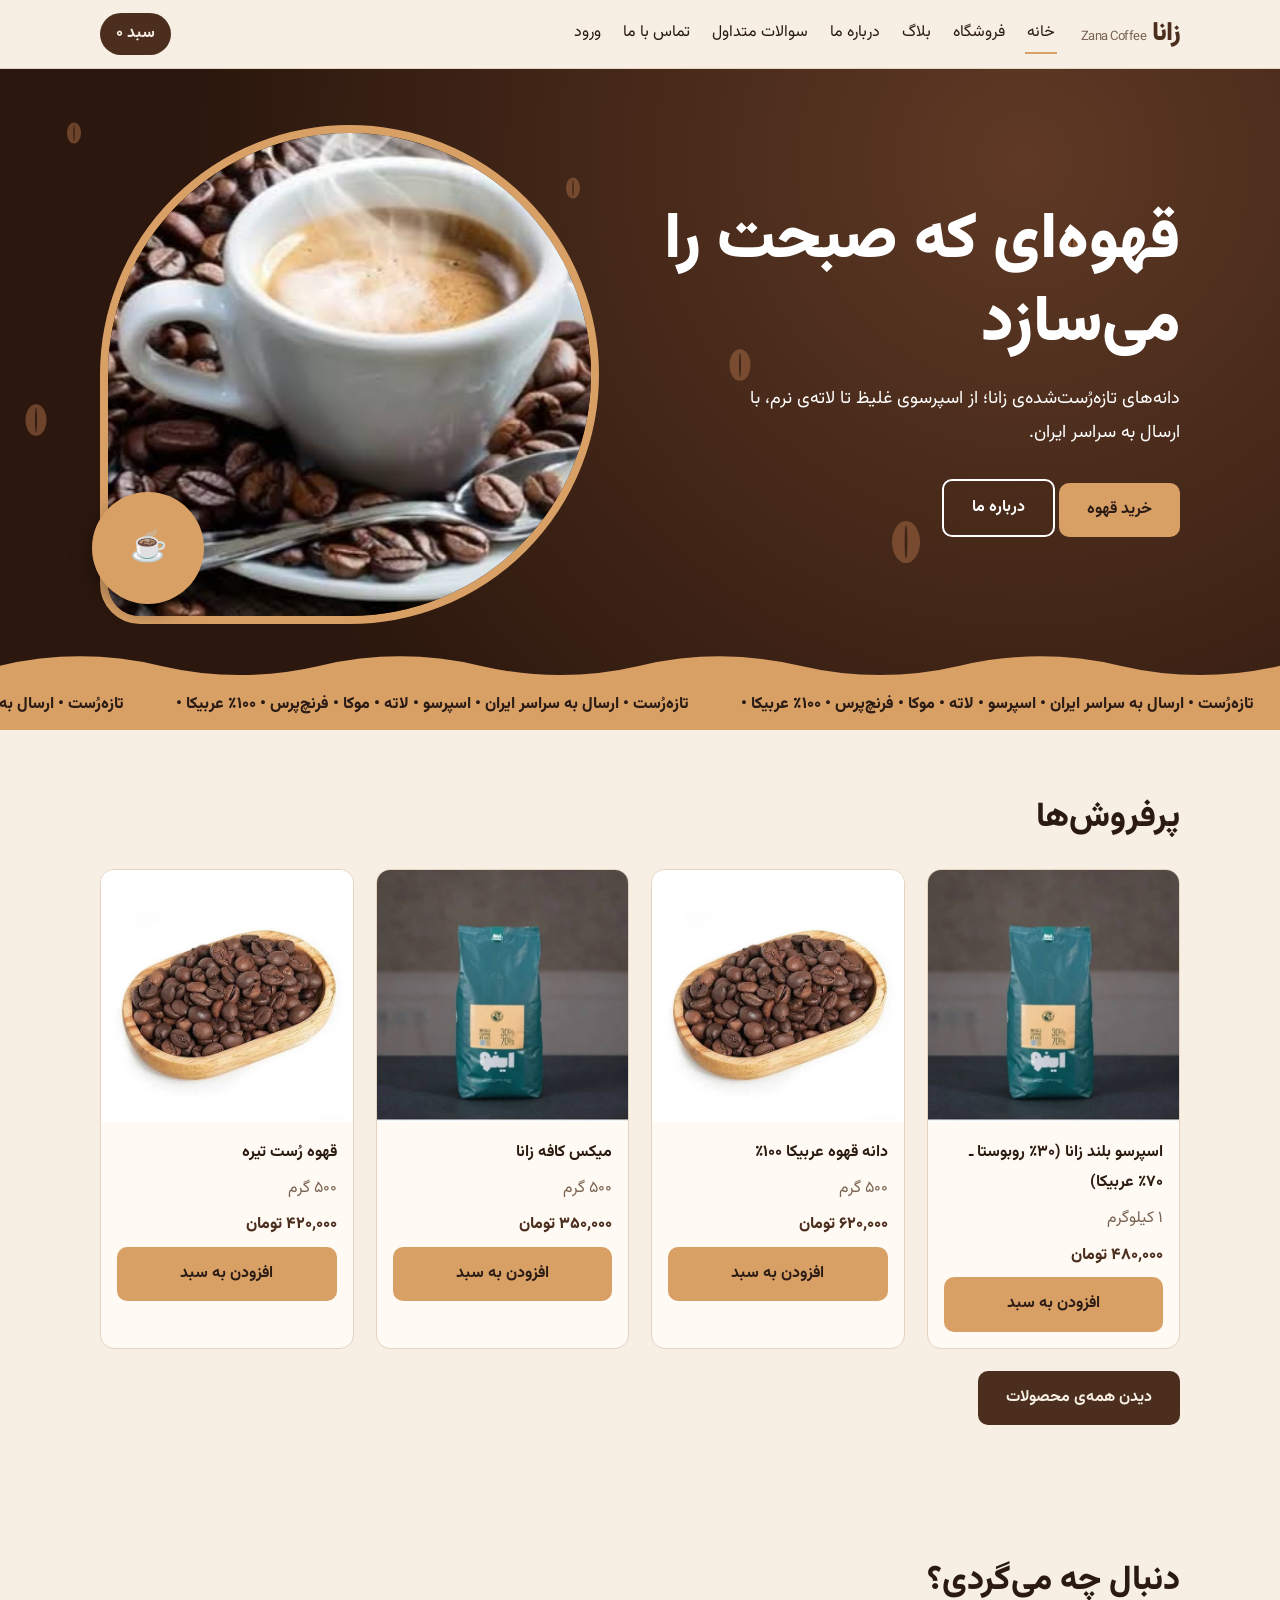
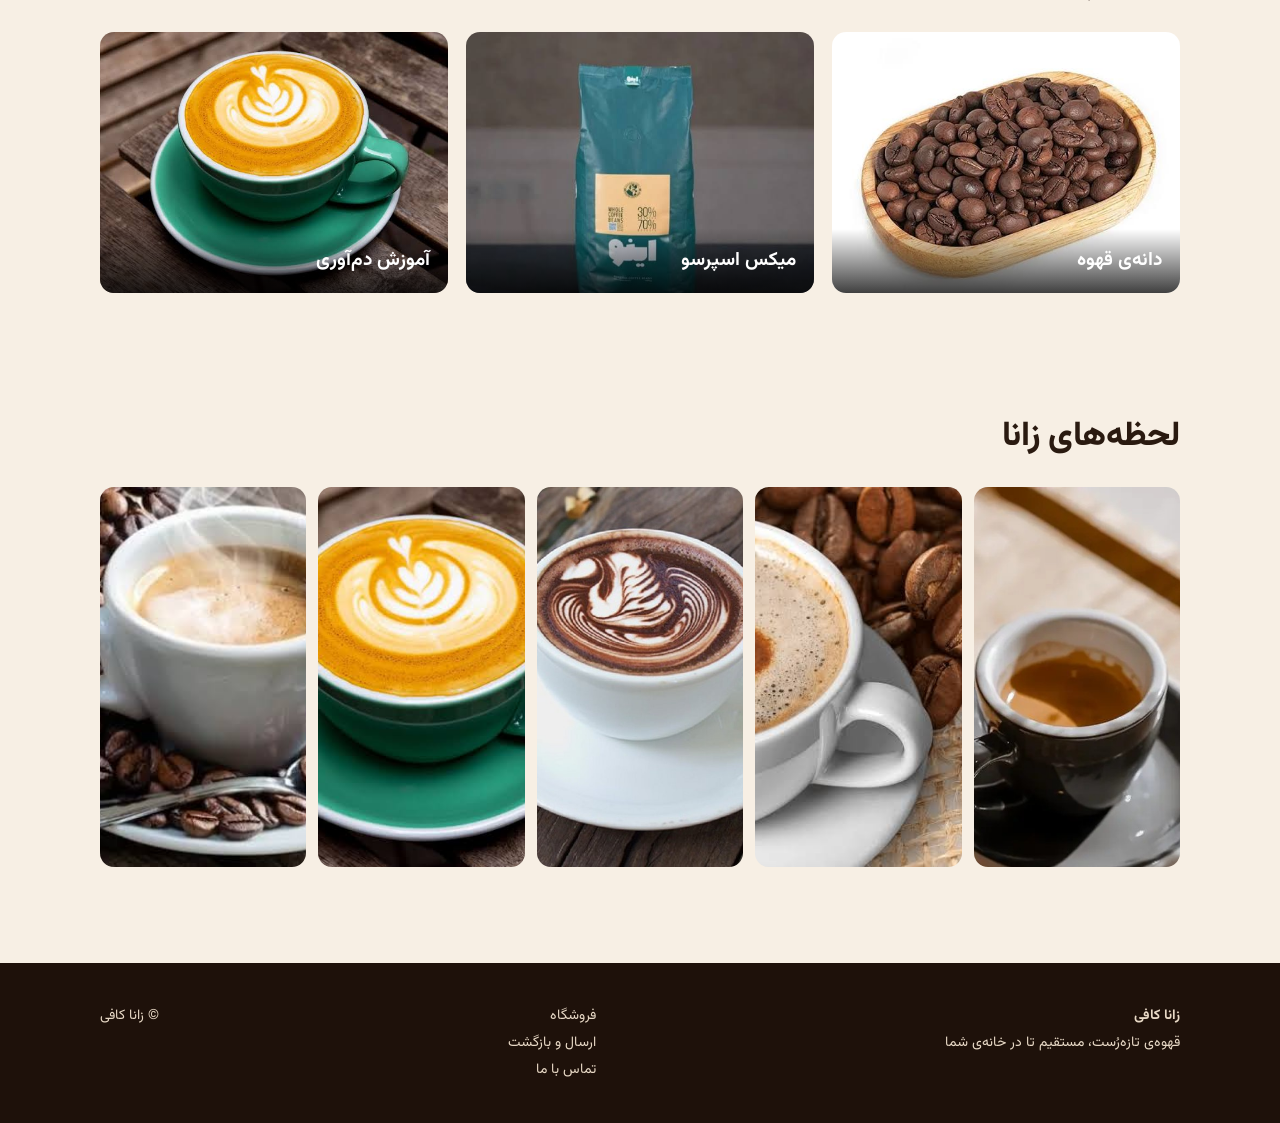
==== index.html @ 146325f0 "Add files via upload" ====
<!doctype html><html lang="fa" dir="rtl"><head><meta charset="utf-8"><meta name="viewport" content="width=device-width,initial-scale=1"><title>خانه | زانا کافی</title>
<link rel="preconnect" href="https://fonts.googleapis.com"><link href="https://fonts.googleapis.com/css2?family=Vazirmatn:wght@400;700;900&display=swap" rel="stylesheet"><link rel="stylesheet" href="style.css"></head>
<body data-page="home"><header><div class="wrap bar"><a class="logo" href="index.html">زانا<small>Zana Coffee</small></a><nav><a href="index.html" class=on>خانه</a><a href="shop.html">فروشگاه</a><a href="blog.html">بلاگ</a><a href="about.html">درباره ما</a><a href="faq.html">سوالات متداول</a><a href="contact.html">تماس با ما</a><a href="login.html">ورود</a></nav><a class="cartlink" href="cart.html">سبد <span class="cc">۰</span></a></div></header>
<main><div class="hero"><div class="wrap"><div><h1>قهوه‌ای که صبحت را می‌سازد</h1><p>دانه‌های تازه‌رُست‌شده‌ی زانا؛ از اسپرسوی غلیظ تا لاته‌ی نرم، با ارسال به سراسر ایران.</p><a class="btn" href="shop.html">خرید قهوه</a> <a class="btn ghost" style="color:#fff;border-color:#fff" href="about.html">درباره ما</a></div><img src="espresso.jpg" alt="فنجان اسپرسو و دانه‌های قهوه"></div></div><section class=""><div class="wrap"><h2>پرفروش‌ها</h2><div class="grid" id="feat"></div><p style="margin-top:22px"><a class="btn alt" href="shop.html">دیدن همه‌ی محصولات</a></p></div></section><section class=""><div class="wrap"><h2>دنبال چه می‌گردی؟</h2><div class="cats"><a class="cat" href="shop.html"><img src="beans.jpg" alt=""><b>دانه‌ی قهوه</b></a><a class="cat" href="shop.html"><img src="bag.jpg" alt=""><b>میکس اسپرسو</b></a><a class="cat" href="blog.html"><img src="latte.jpg" alt=""><b>آموزش دم‌آوری</b></a></div></div></section><section><div class="wrap"><h2>لحظه‌های زانا</h2><div class="acc"><figure tabindex="0"><img src="espresso2.jpg" alt="اسپرسو"><figcaption>اسپرسو</figcaption></figure><figure tabindex="0"><img src="heart.jpg" alt="کاپوچینو"><figcaption>کاپوچینو</figcaption></figure><figure tabindex="0"><img src="mocha.jpg" alt="موکا"><figcaption>موکا</figcaption></figure><figure tabindex="0"><img src="latte.jpg" alt="لاته"><figcaption>لاته</figcaption></figure><figure tabindex="0"><img src="espresso.jpg" alt="قهوه‌ی صبح"><figcaption>قهوه‌ی صبح</figcaption></figure></div></div></section></main>
<footer><div class="wrap"><div><b>زانا کافی</b><br>قهوه‌ی تازه‌رُست، مستقیم تا در خانه‌ی شما</div><div><a href="shop.html">فروشگاه</a><a href="faq.html">ارسال و بازگشت</a><a href="contact.html">تماس با ما</a></div><div>© زانا کافی</div></div></footer><script src="main.js"></script></body></html>
---- style.css ----
:root{--teal:#4b2e1e;--teal2:#6b4430;--amber:#d9a066;--ink:#2a1a10;--bg:#f7efe4;--card:#fffaf3;--mut:#7a6454;--line:#e3d3c0}
@media(prefers-color-scheme:dark){:root{--bg:#1a100a;--card:#27180f;--ink:#f4e8da;--mut:#c4ab93;--line:#41291b;--teal:#e3b784;--teal2:#f0cfa3}}
*{box-sizing:border-box;margin:0}
html{scroll-behavior:smooth}
body{font-family:Vazirmatn,Tahoma,sans-serif;background:var(--bg);color:var(--ink);line-height:1.9;font-size:16px}
a{color:inherit;text-decoration:none}img{max-width:100%;display:block}
:focus-visible{outline:3px solid var(--amber);outline-offset:2px}
.wrap{max-width:1120px;margin:auto;padding:0 20px}
header{position:sticky;top:0;z-index:9;background:var(--bg);border-bottom:1px solid var(--line)}
.bar{display:flex;align-items:center;gap:24px;height:68px}
.logo{font-weight:900;font-size:26px;color:var(--teal);letter-spacing:-.5px}
.logo small{font-weight:400;font-size:13px;color:var(--mut);margin-inline-start:6px}
nav{display:flex;gap:18px;flex:1;overflow-x:auto;white-space:nowrap}
nav a{padding:4px 2px;border-bottom:2px solid transparent}
nav a.on,nav a:hover{border-color:var(--amber)}
.cartlink{background:var(--teal);color:var(--bg);padding:6px 16px;border-radius:999px;font-weight:700}
.btn{display:inline-block;background:var(--amber);color:#2a1b14;font:inherit;font-weight:700;padding:12px 28px;border:0;border-radius:10px;cursor:pointer;transition:transform .15s}
.btn:hover{transform:translateY(-2px)}.btn.alt{background:var(--teal);color:var(--bg)}.btn.ghost{background:none;border:2px solid var(--teal);color:var(--teal)}
h1{font-size:clamp(34px,6vw,64px);line-height:1.3;font-weight:900}
h2{font-size:clamp(24px,3.4vw,34px);font-weight:800;margin-bottom:18px}
section{padding:56px 0}
.hero{background:radial-gradient(circle at 80% 15%,#5f3925,#2b170d 72%);color:#fff;overflow:hidden}
.hero .wrap{display:grid;grid-template-columns:1.1fr 1fr;gap:32px;align-items:center;padding-block:56px}
.hero p{font-size:18px;margin:16px 0 28px;max-width:46ch;opacity:.92}
.hero img{border-radius:50% 50% 50% 8%;aspect-ratio:1;object-fit:cover;border:8px solid var(--amber)}
.grid{display:grid;grid-template-columns:repeat(auto-fill,minmax(230px,1fr));gap:22px}
.card{background:var(--card);border:1px solid var(--line);border-radius:14px;overflow:hidden;display:flex;flex-direction:column}
.card img{aspect-ratio:1;object-fit:cover;width:100%;background:#fff}
.card .in{padding:16px;display:flex;flex-direction:column;gap:6px;flex:1}
.price{font-weight:800;color:var(--teal)}
.cats{display:grid;grid-template-columns:repeat(3,1fr);gap:18px}
.cat{position:relative;border-radius:14px;overflow:hidden;aspect-ratio:4/3}
.cat img{width:100%;height:100%;object-fit:cover}
.cat b{position:absolute;inset:auto 0 0 0;padding:14px 18px;background:linear-gradient(transparent,rgba(0,0,0,.75));color:#fff;font-size:19px}
.two{display:grid;grid-template-columns:1fr 1fr;gap:36px;align-items:center}
.two img{border-radius:14px;width:100%}
.mut{color:var(--mut)}
.row{display:flex;gap:14px;align-items:center;background:var(--card);border:1px solid var(--line);border-radius:12px;padding:12px;margin-bottom:12px}
.row img{width:72px;height:72px;object-fit:cover;border-radius:8px}.row .g{flex:1}
.qty button{width:32px;height:32px;border-radius:8px;border:1px solid var(--line);background:var(--card);color:var(--ink);font:inherit;cursor:pointer}
form{display:grid;gap:14px;max-width:520px}
input,textarea,select{font:inherit;padding:12px 14px;border:1px solid var(--line);border-radius:10px;background:var(--card);color:var(--ink);width:100%}
label{font-weight:700;display:grid;gap:4px}
details{background:var(--card);border:1px solid var(--line);border-radius:12px;padding:14px 18px;margin-bottom:12px}
summary{cursor:pointer;font-weight:700}
.tabs{display:flex;gap:8px;margin-bottom:18px}
.msg{background:var(--teal);color:var(--bg);padding:14px 18px;border-radius:10px;margin-top:14px}
footer{background:#1e110a;color:#e8d9c6;padding:40px 0;margin-top:40px;font-size:14px}
footer .wrap{display:flex;justify-content:space-between;flex-wrap:wrap;gap:20px}
footer a{display:block}
@media(max-width:760px){.hero .wrap,.two,.cats{grid-template-columns:1fr}.hero img{max-width:320px;margin:auto}}
@media(prefers-reduced-motion:reduce){*{transition:none!important;scroll-behavior:auto!important}}
.msg:empty{display:none}
/* ---- motion ---- */
.hero{position:relative}.hero .wrap{position:relative;z-index:1}
.hero h1,.hero p,.hero .btn{animation:rise .8s cubic-bezier(.2,.7,.2,1) both}
.hero p{animation-delay:.15s}.hero .btn{animation-delay:.3s}.hero .btn+.btn{animation-delay:.4s}
@keyframes rise{from{opacity:0;transform:translateY(28px)}to{opacity:1;transform:none}}
.steamwrap{position:relative;animation:pop 1s cubic-bezier(.2,.8,.2,1) both;will-change:transform}
@keyframes pop{from{opacity:0;transform:scale(.8) rotate(-8deg)}to{opacity:1;transform:none}}
.steam{position:absolute;top:-2%;width:14px;height:90px;border-radius:50%;background:linear-gradient(to top,rgba(255,255,255,.55),transparent);filter:blur(7px);opacity:0;animation:steam 3.2s ease-in infinite}
@keyframes steam{0%{opacity:0;transform:translateY(30px) scaleX(1)}30%{opacity:.8}100%{opacity:0;transform:translateY(-70px) scaleX(2.4)}}
.bean{position:absolute;width:20px;height:30px;border-radius:50%;background:#9a6340;opacity:.6;animation:drift 9s ease-in-out infinite alternate}
.bean::after{content:"";position:absolute;inset:3px 9px;border-radius:50%;background:#3b2417}
@keyframes drift{from{transform:translateY(0) rotate(0)}to{transform:translateY(-34px) rotate(160deg)}}
.marquee{background:var(--amber);color:#2a1b14;overflow:hidden;white-space:nowrap;font-weight:800;padding:10px 0}
.marquee div{display:inline-flex;animation:slide 24s linear infinite}
.marquee span{padding-inline:26px}
@keyframes slide{to{transform:translateX(50%)}}
.js .reveal{opacity:0;transform:translateY(34px);transition:opacity .7s ease,transform .7s cubic-bezier(.2,.7,.2,1);transition-delay:var(--d,0s)}
.js .reveal.in{opacity:1;transform:none}
.card{transition:transform .3s,box-shadow .3s}
.card:hover{transform:translateY(-6px);box-shadow:0 14px 30px rgba(0,0,0,.14)}
.card img,.cat img{transition:transform .6s}
.card:hover img,.cat:hover img{transform:scale(1.07)}.card,.cat{overflow:hidden}
.btn:active{transform:scale(.96)}
.btn{position:relative;overflow:hidden}
.btn::after{content:"";position:absolute;inset:0;background:linear-gradient(100deg,transparent 30%,rgba(255,255,255,.45) 50%,transparent 70%);transform:translateX(120%);transition:transform .6s}
.btn:hover::after{transform:translateX(-120%)}
.cartlink.bump{animation:bump .5s}
@keyframes bump{40%{transform:scale(1.25)}}
.toast{animation:toast 1.6s both}
@keyframes toast{0%{opacity:0;transform:translateY(20px)}15%,85%{opacity:1;transform:none}100%{opacity:0}}
header{transition:box-shadow .3s,height .3s}header.sc{box-shadow:0 6px 20px rgba(0,0,0,.12)}header.sc .bar{height:56px}
.bar{transition:height .3s}
@media(prefers-reduced-motion:reduce){*,*::after{animation:none!important}.js .reveal{opacity:1;transform:none}.steam,.bean{display:none}}

/* ---- coffee motion v2 ---- */
.hero .slides{border-radius:50% 50% 50% 8%;aspect-ratio:1;border:8px solid var(--amber);overflow:hidden;position:relative;background:#2b170d}
.hero .slides img{position:absolute;inset:0;width:100%;height:100%;object-fit:cover;border:0;border-radius:0;aspect-ratio:auto;opacity:0;transition:opacity 1.3s}
.hero .slides img.on{opacity:1;animation:kb 9s ease-out forwards}
@keyframes kb{from{transform:scale(1.18)}to{transform:scale(1)}}
.badge{position:absolute;bottom:4%;inset-inline-end:-8px;width:112px;height:112px;background:var(--amber);border-radius:50%;display:grid;place-items:center;color:#2a1b14;box-shadow:0 8px 22px rgba(0,0,0,.35)}
.badge svg{position:absolute;inset:6px;animation:spin 14s linear infinite}
.badge text{font:700 10.5px sans-serif;fill:#2a1b14;letter-spacing:1px}.badge b{font-size:30px}
@keyframes spin{to{transform:rotate(360deg)}}
.hero .bean{translate:calc(var(--mx,0)*var(--d2,10)*1px) calc(var(--my,0)*var(--d2,10)*1px)}
.wave{position:absolute;bottom:-1px;left:0;width:200%;height:34px;fill:var(--amber);animation:wv 10s linear infinite;z-index:0}
@keyframes wv{to{transform:translateX(-50%)}}
.prog{position:fixed;top:0;inset-inline:0;height:3px;background:var(--amber);transform-origin:right;transform:scaleX(0);z-index:30}
.pre .hero h1,.pre .hero p,.pre .hero .btn,.pre .steamwrap{animation-play-state:paused}
.loader{position:fixed;inset:0;z-index:99;background:#24130b;display:grid;place-items:center;text-align:center;transition:opacity .6s,visibility .6s}
.loader.out{opacity:0;visibility:hidden}
.loader .cw{position:relative;width:96px;margin:auto}
.loader .cw::after{content:"";position:absolute;right:-26px;top:14px;width:26px;height:36px;border:4px solid var(--amber);border-left:0;border-radius:0 20px 20px 0}
.loader .cup{width:96px;height:78px;border:4px solid var(--amber);border-radius:6px 6px 44px 44px;overflow:hidden;position:relative}
.loader .cup i{position:absolute;inset:auto 0 0;height:0;background:#8c5a3a;animation:fill 1.2s ease-in-out forwards}
@keyframes fill{to{height:88%}}
.loader p{color:var(--amber);font-weight:900;font-size:26px;margin-top:18px;animation:rise .8s .3s both}
.acc{display:flex;gap:12px;height:380px}
.acc figure{flex:1;position:relative;overflow:hidden;border-radius:14px;transition:flex .6s cubic-bezier(.2,.7,.2,1)}
.acc figure:hover,.acc figure:focus{flex:4;outline:0}
.acc img{width:100%;height:100%;object-fit:cover}
.acc figcaption{position:absolute;inset:auto 0 0;padding:14px 18px;color:#fff;font-weight:800;background:linear-gradient(transparent,rgba(30,17,10,.85));opacity:0;transform:translateY(10px);transition:.4s .15s}
.acc figure:hover figcaption,.acc figure:focus figcaption{opacity:1;transform:none}
@media(max-width:760px){.acc{flex-direction:column;height:auto}.acc figure{flex:none;height:90px;transition:height .5s}.acc figure:hover,.acc figure:focus{height:230px}}
@media(hover:hover){.js .card.reveal.in.done{transform:perspective(800px) translateY(var(--ty,0px)) rotateX(var(--rx,0deg)) rotateY(var(--ry,0deg));transition:transform .2s ease-out,box-shadow .3s;transition-delay:0s}.card.done:hover{--ty:-6px}}
@media(prefers-reduced-motion:reduce){.wave,.badge svg,.loader{display:none}.hero .slides img.on{animation:none}}
.specs{width:100%;border-collapse:collapse;margin:8px 0 20px;background:var(--card);border-radius:12px;overflow:hidden}.specs th,.specs td{padding:9px 14px;border-bottom:1px solid var(--line);text-align:start}.specs th{color:var(--mut);font-weight:700;width:38%}.specs caption{padding:0 0 6px;font-weight:700}
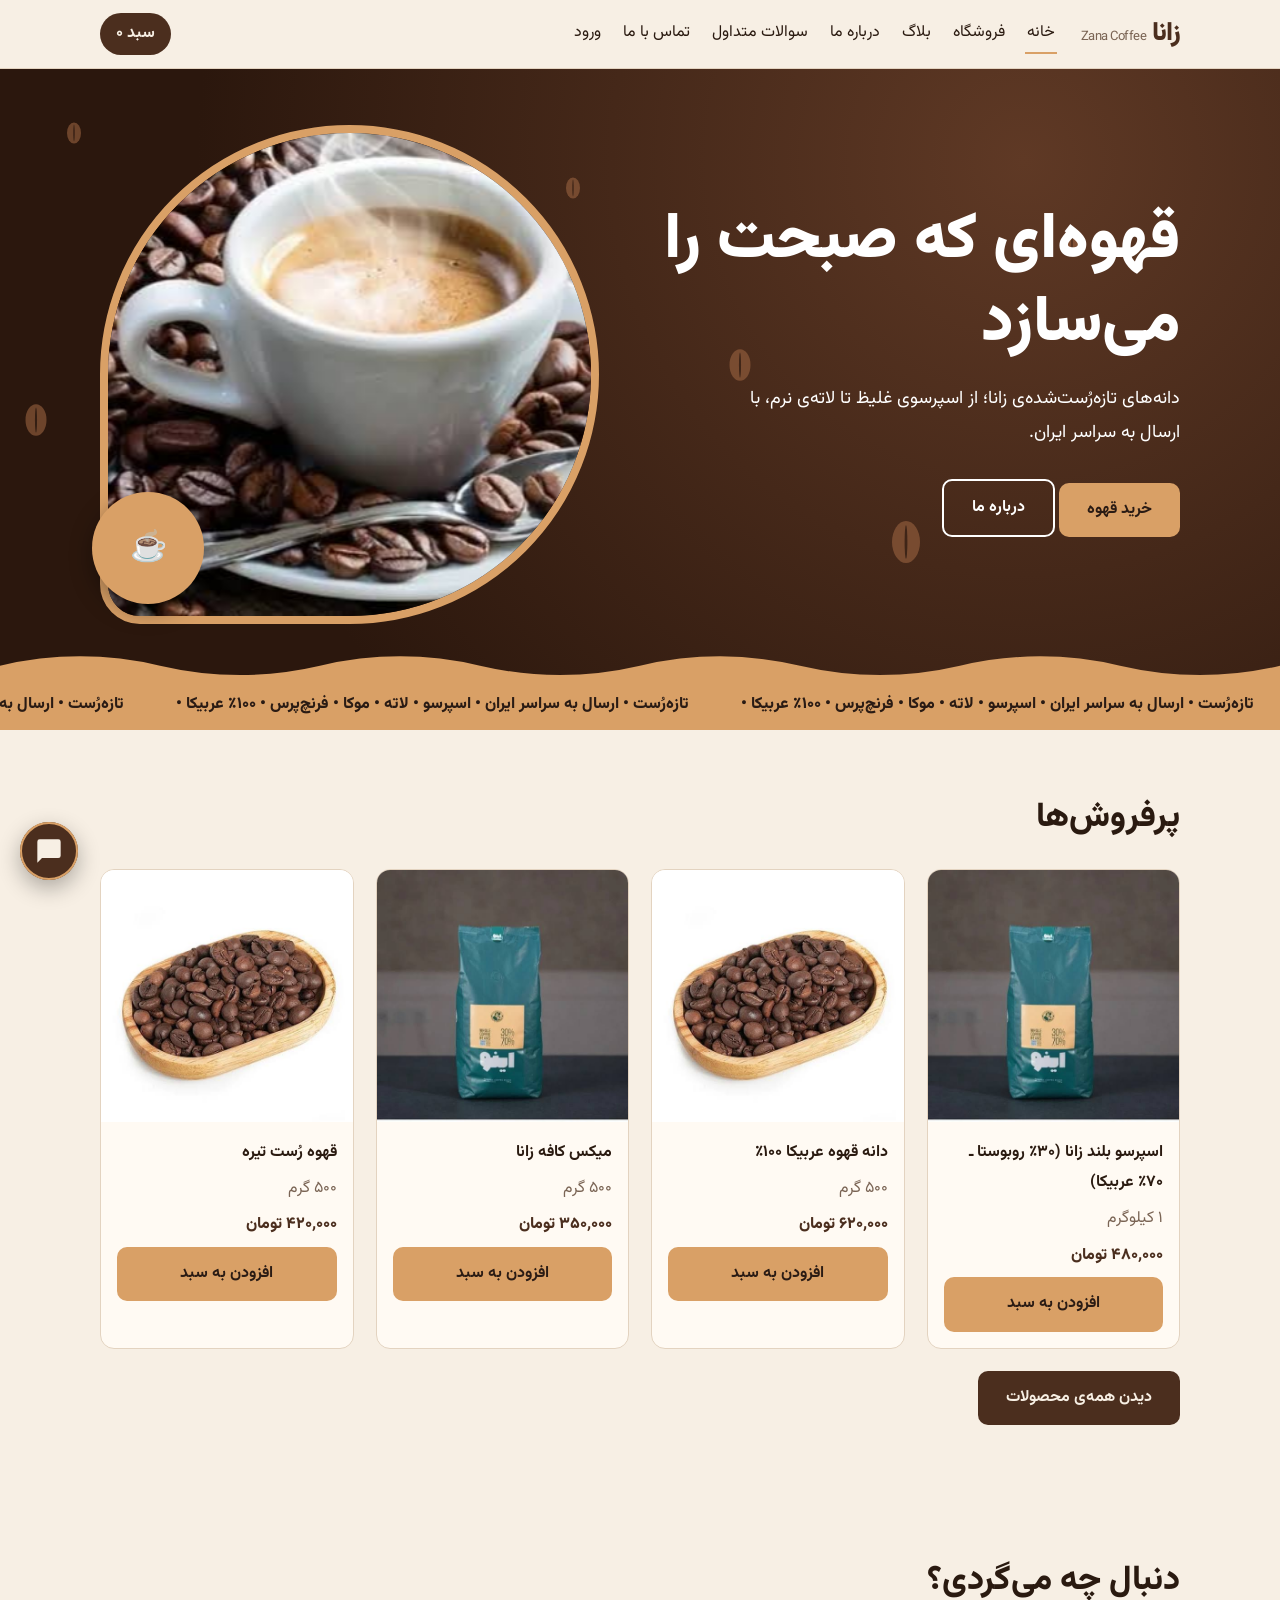
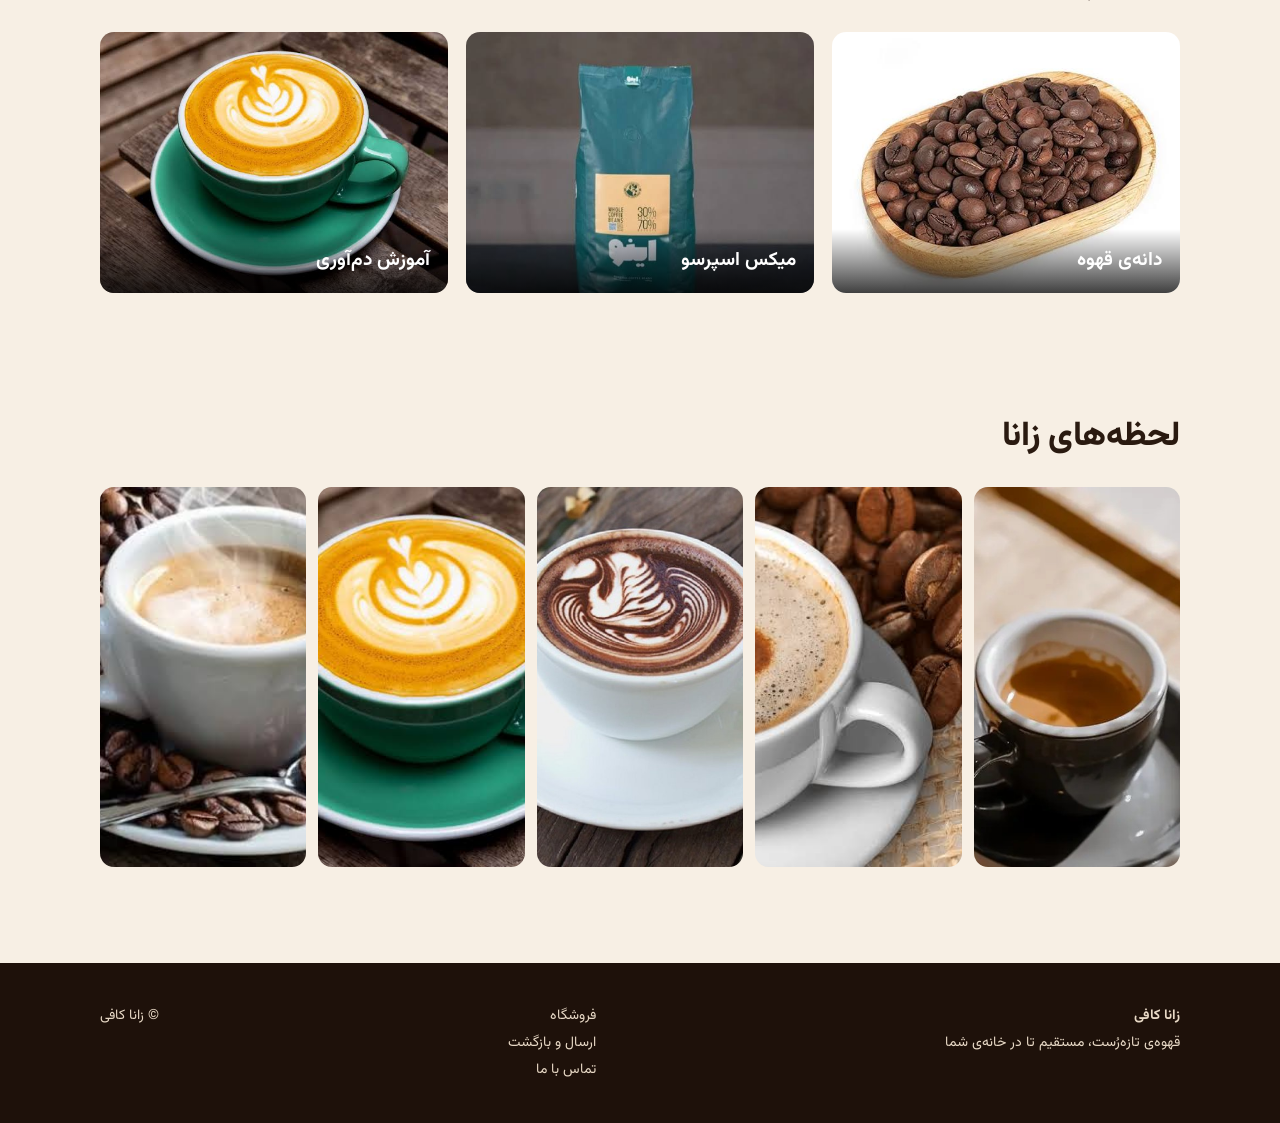
==== commit 3f4bfe74: "Add files via upload" ====
--- a/index.html
+++ b/index.html
@@ -2,4 +2,4 @@
 <link rel="preconnect" href="https://fonts.googleapis.com"><link href="https://fonts.googleapis.com/css2?family=Vazirmatn:wght@400;700;900&display=swap" rel="stylesheet"><link rel="stylesheet" href="style.css"></head>
 <body data-page="home"><header><div class="wrap bar"><a class="logo" href="index.html">زانا<small>Zana Coffee</small></a><nav><a href="index.html" class=on>خانه</a><a href="shop.html">فروشگاه</a><a href="blog.html">بلاگ</a><a href="about.html">درباره ما</a><a href="faq.html">سوالات متداول</a><a href="contact.html">تماس با ما</a><a href="login.html">ورود</a></nav><a class="cartlink" href="cart.html">سبد <span class="cc">۰</span></a></div></header>
 <main><div class="hero"><div class="wrap"><div><h1>قهوه‌ای که صبحت را می‌سازد</h1><p>دانه‌های تازه‌رُست‌شده‌ی زانا؛ از اسپرسوی غلیظ تا لاته‌ی نرم، با ارسال به سراسر ایران.</p><a class="btn" href="shop.html">خرید قهوه</a> <a class="btn ghost" style="color:#fff;border-color:#fff" href="about.html">درباره ما</a></div><img src="espresso.jpg" alt="فنجان اسپرسو و دانه‌های قهوه"></div></div><section class=""><div class="wrap"><h2>پرفروش‌ها</h2><div class="grid" id="feat"></div><p style="margin-top:22px"><a class="btn alt" href="shop.html">دیدن همه‌ی محصولات</a></p></div></section><section class=""><div class="wrap"><h2>دنبال چه می‌گردی؟</h2><div class="cats"><a class="cat" href="shop.html"><img src="beans.jpg" alt=""><b>دانه‌ی قهوه</b></a><a class="cat" href="shop.html"><img src="bag.jpg" alt=""><b>میکس اسپرسو</b></a><a class="cat" href="blog.html"><img src="latte.jpg" alt=""><b>آموزش دم‌آوری</b></a></div></div></section><section><div class="wrap"><h2>لحظه‌های زانا</h2><div class="acc"><figure tabindex="0"><img src="espresso2.jpg" alt="اسپرسو"><figcaption>اسپرسو</figcaption></figure><figure tabindex="0"><img src="heart.jpg" alt="کاپوچینو"><figcaption>کاپوچینو</figcaption></figure><figure tabindex="0"><img src="mocha.jpg" alt="موکا"><figcaption>موکا</figcaption></figure><figure tabindex="0"><img src="latte.jpg" alt="لاته"><figcaption>لاته</figcaption></figure><figure tabindex="0"><img src="espresso.jpg" alt="قهوه‌ی صبح"><figcaption>قهوه‌ی صبح</figcaption></figure></div></div></section></main>
-<footer><div class="wrap"><div><b>زانا کافی</b><br>قهوه‌ی تازه‌رُست، مستقیم تا در خانه‌ی شما</div><div><a href="shop.html">فروشگاه</a><a href="faq.html">ارسال و بازگشت</a><a href="contact.html">تماس با ما</a></div><div>© زانا کافی</div></div></footer><script src="main.js"></script></body></html>+<footer><div class="wrap"><div><b>زانا کافی</b><br>قهوه‌ی تازه‌رُست، مستقیم تا در خانه‌ی شما</div><div><a href="shop.html">فروشگاه</a><a href="faq.html">ارسال و بازگشت</a><a href="contact.html">تماس با ما</a></div><div>© زانا کافی</div></div></footer><script src="main.js"></script><script src="support.js"></script></body></html>
--- a/style.css
+++ b/style.css
@@ -117,3 +117,32 @@
 @media(hover:hover){.js .card.reveal.in.done{transform:perspective(800px) translateY(var(--ty,0px)) rotateX(var(--rx,0deg)) rotateY(var(--ry,0deg));transition:transform .2s ease-out,box-shadow .3s;transition-delay:0s}.card.done:hover{--ty:-6px}}
 @media(prefers-reduced-motion:reduce){.wave,.badge svg,.loader{display:none}.hero .slides img.on{animation:none}}
 .specs{width:100%;border-collapse:collapse;margin:8px 0 20px;background:var(--card);border-radius:12px;overflow:hidden}.specs th,.specs td{padding:9px 14px;border-bottom:1px solid var(--line);text-align:start}.specs th{color:var(--mut);font-weight:700;width:38%}.specs caption{padding:0 0 6px;font-weight:700}
+/* ---- online support ---- */
+.chatbtn{position:fixed;bottom:20px;inset-inline-end:20px;z-index:40;width:58px;height:58px;border-radius:50%;border:0;background:var(--teal);color:var(--bg);cursor:pointer;display:grid;place-items:center;box-shadow:0 8px 22px rgba(0,0,0,.3);transition:transform .2s}
+.chatbtn:hover{transform:scale(1.08)}
+.chatbtn::before{content:"";position:absolute;inset:0;border-radius:50%;border:2px solid var(--amber);animation:ring 2.4s ease-out infinite}
+@keyframes ring{from{transform:scale(1);opacity:.9}to{transform:scale(1.6);opacity:0}}
+.chattip{position:fixed;bottom:34px;inset-inline-end:90px;z-index:40;background:var(--card);color:var(--ink);border:1px solid var(--line);padding:8px 14px;border-radius:12px;font-size:14px;box-shadow:0 6px 18px rgba(0,0,0,.2);opacity:0;visibility:hidden;transform:translateX(10px);transition:.4s}
+.chattip.show{opacity:1;visibility:visible;transform:none}
+.chatbox{position:fixed;bottom:90px;inset-inline-end:20px;z-index:40;width:min(360px,calc(100vw - 32px));height:min(500px,calc(100vh - 120px));background:var(--card);color:var(--ink);border:1px solid var(--line);border-radius:16px;box-shadow:0 18px 50px rgba(0,0,0,.35);display:flex;flex-direction:column;overflow:hidden;transform-origin:bottom left;opacity:0;visibility:hidden;transform:translateY(16px) scale(.92);transition:opacity .3s,transform .3s,visibility .3s}
+.chatbox.open{opacity:1;visibility:visible;transform:none}
+.chead{background:var(--teal);color:var(--bg);padding:12px 16px;display:flex;justify-content:space-between;align-items:center}
+.chead small{display:block;opacity:.85;font-size:12px}
+.cx{background:none;border:0;color:inherit;font-size:26px;line-height:1;cursor:pointer}
+.chatlog{flex:1;overflow:auto;padding:14px;display:flex;flex-direction:column;gap:10px;background:var(--bg)}
+.m{max-width:86%;padding:9px 13px;border-radius:14px;font-size:14.5px;line-height:1.8;animation:msgin .35s both}
+.m.b{align-self:flex-start;background:var(--card);border:1px solid var(--line)}
+.m.u{align-self:flex-end;background:var(--amber);color:#2a1b14}
+.m a{color:var(--teal);font-weight:700;text-decoration:underline}
+@keyframes msgin{from{opacity:0;transform:translateY(10px)}to{opacity:1;transform:none}}
+.dots{display:flex;gap:5px;padding:13px 16px}
+.dots i{width:7px;height:7px;border-radius:50%;background:var(--mut);animation:dot 1s infinite}
+.dots i:nth-child(2){animation-delay:.15s}.dots i:nth-child(3){animation-delay:.3s}
+@keyframes dot{50%{transform:translateY(-5px);opacity:.4}}
+.chips{display:flex;flex-wrap:wrap;gap:6px;padding:8px 14px;background:var(--bg)}
+.chips button{font:inherit;font-size:13px;padding:2px 12px;border-radius:999px;border:1px solid var(--teal);background:none;color:var(--teal);cursor:pointer}
+.chips button:hover{background:var(--teal);color:var(--bg)}
+.human{padding:8px 14px;font-size:13px;border-top:1px solid var(--line);color:var(--mut)}
+.human a{color:var(--teal);font-weight:700;margin-inline-start:8px;text-decoration:underline}
+.chatform{display:flex;max-width:none;gap:8px;padding:10px 14px;border-top:1px solid var(--line)}
+.chatform .btn{padding:8px 16px}
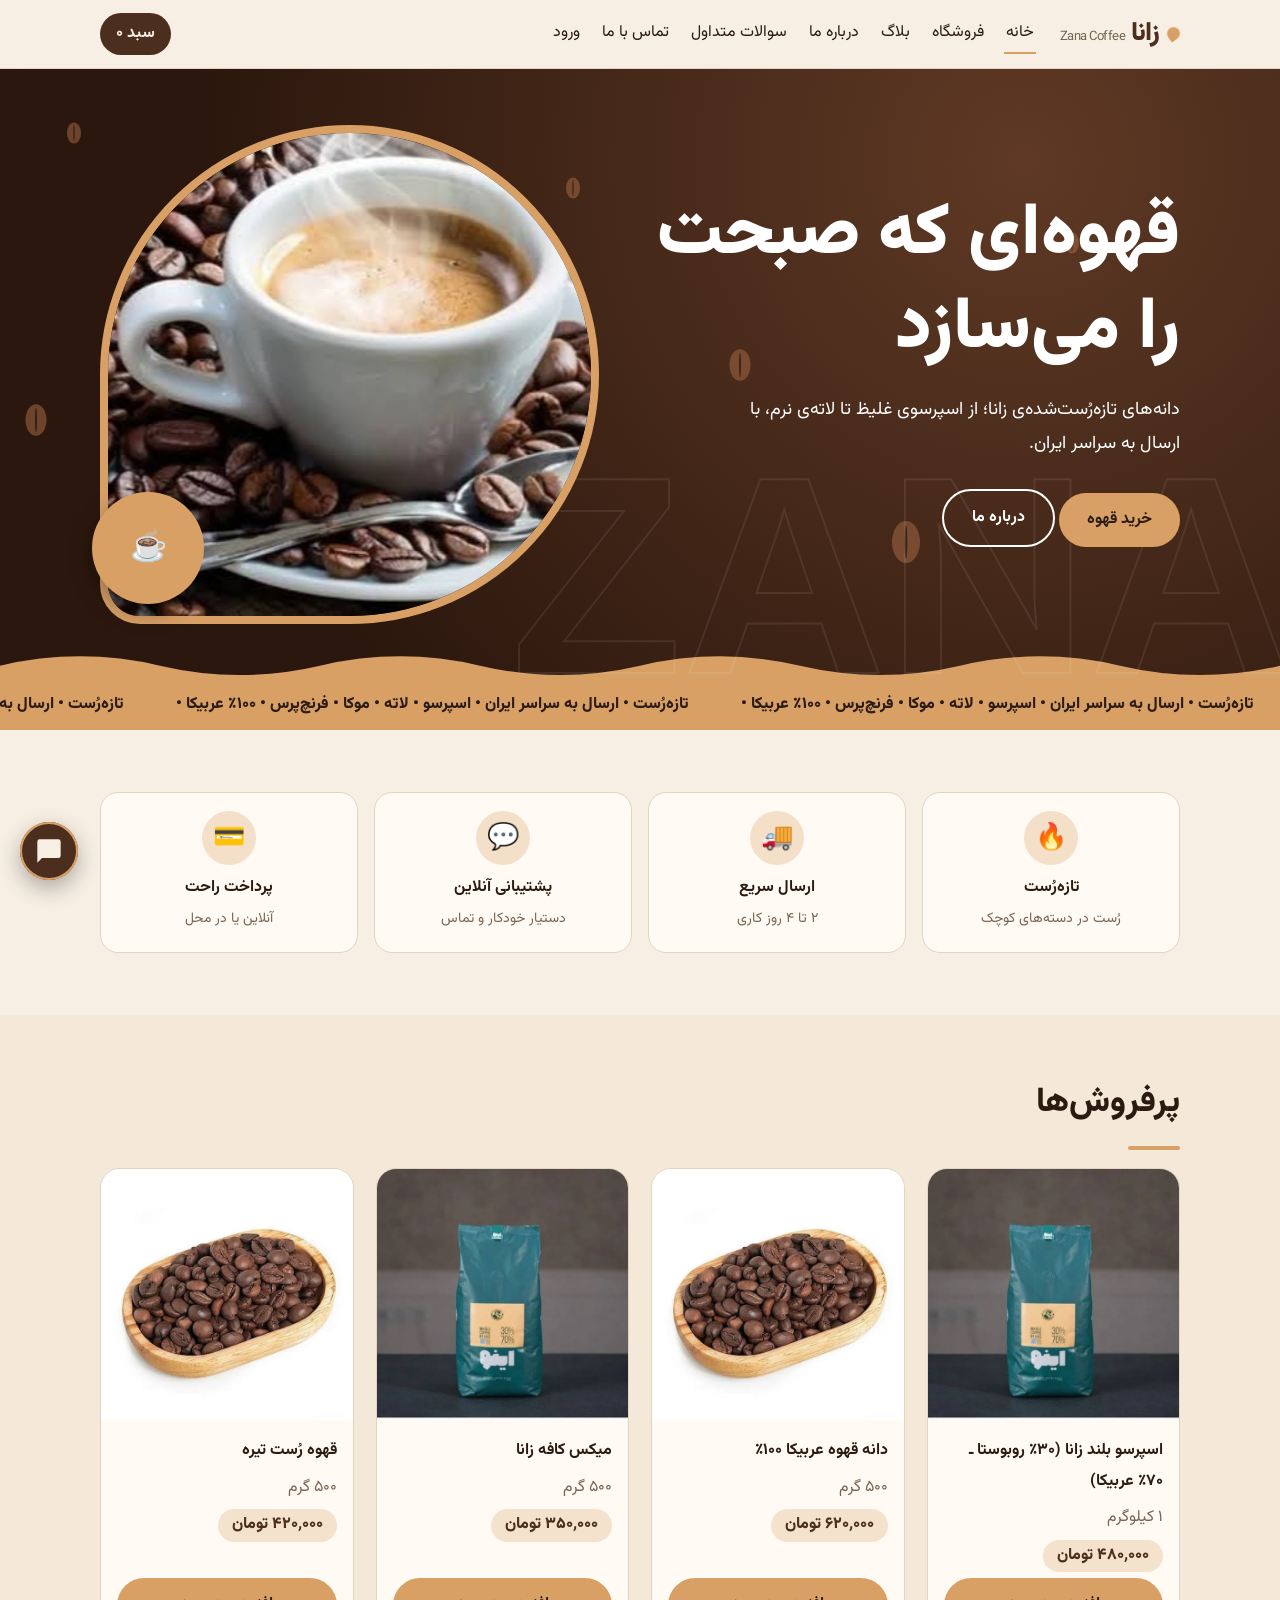
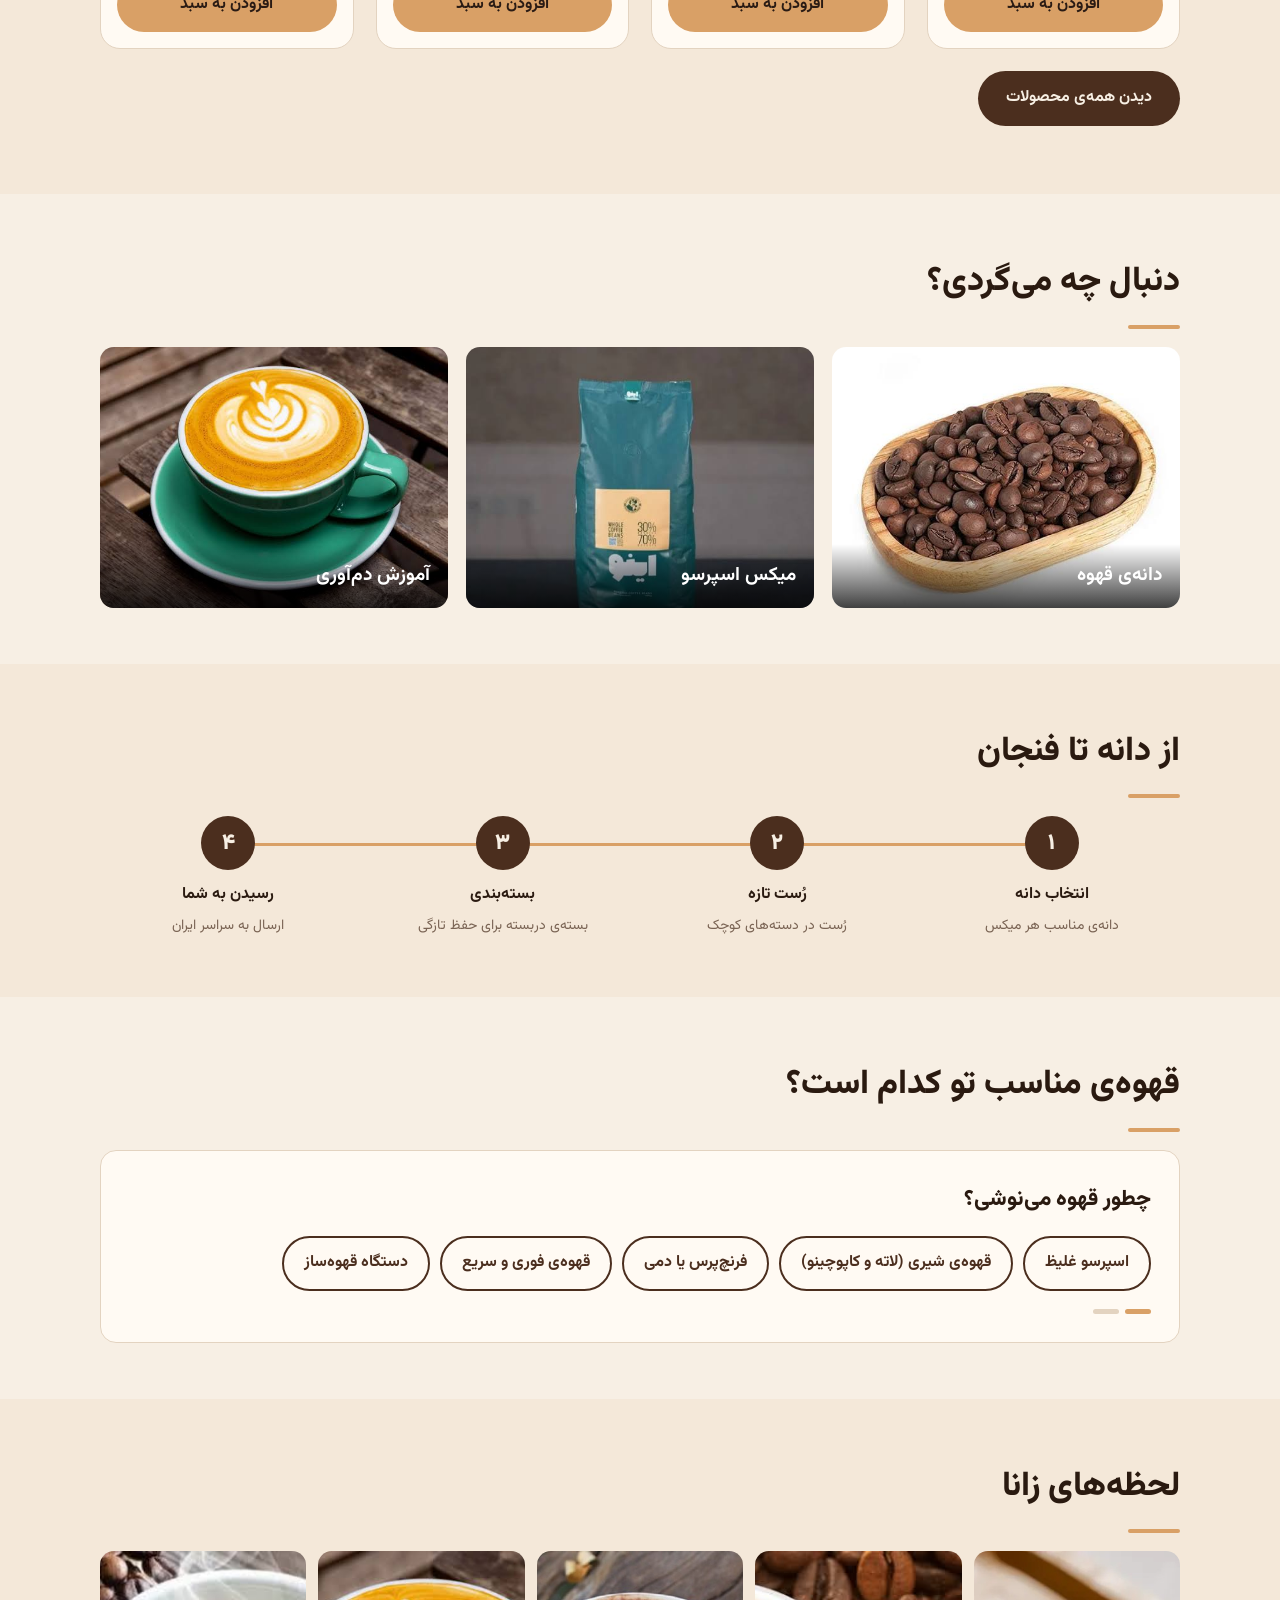
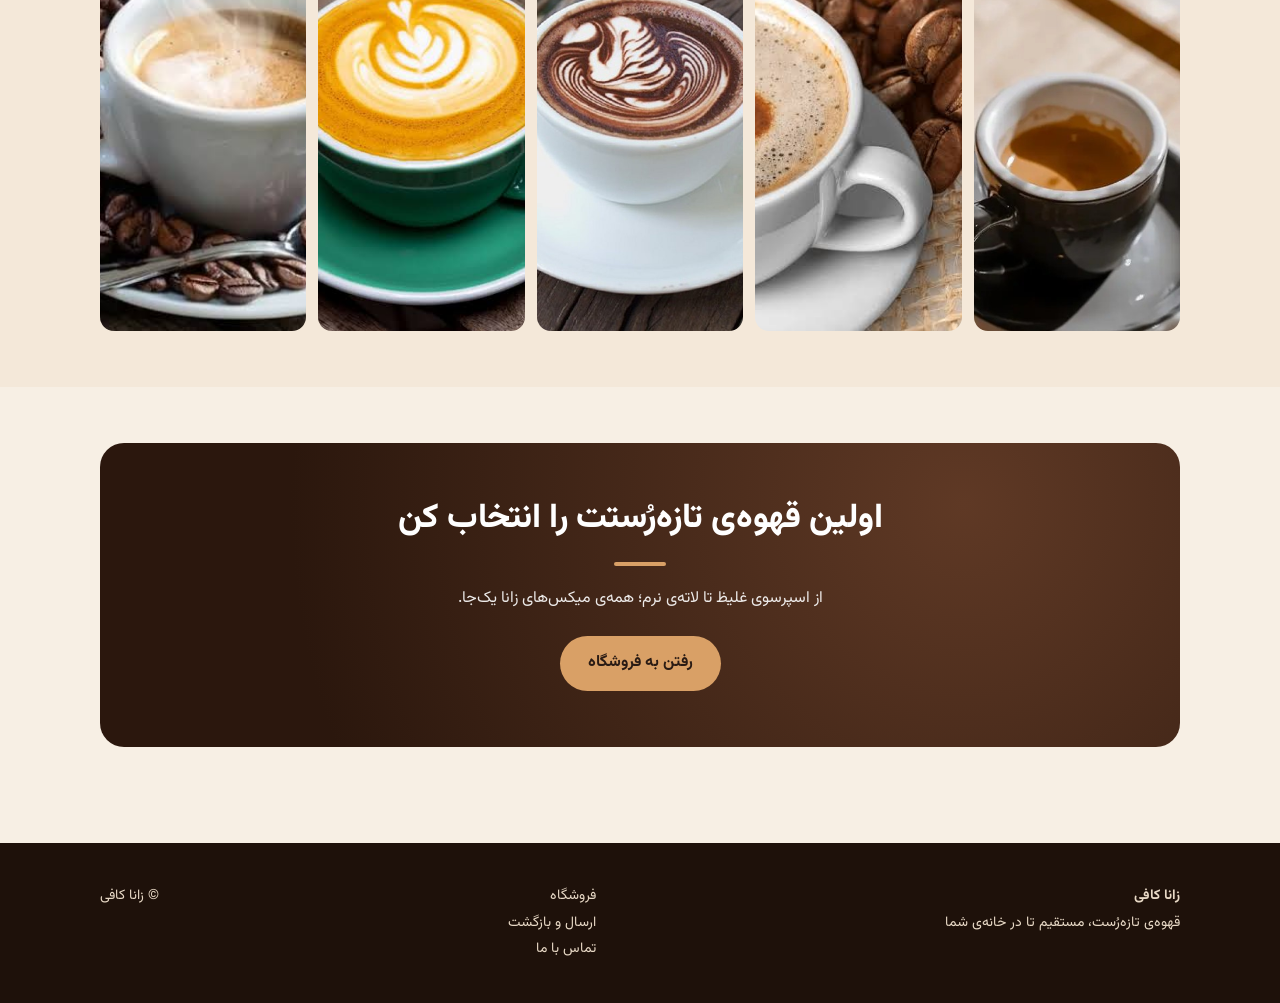
==== commit 55e02b49: "Add files via upload" ====
--- a/index.html
+++ b/index.html
@@ -1,5 +1,5 @@
 <!doctype html><html lang="fa" dir="rtl"><head><meta charset="utf-8"><meta name="viewport" content="width=device-width,initial-scale=1"><title>خانه | زانا کافی</title>
-<link rel="preconnect" href="https://fonts.googleapis.com"><link href="https://fonts.googleapis.com/css2?family=Vazirmatn:wght@400;700;900&display=swap" rel="stylesheet"><link rel="stylesheet" href="style.css"></head>
+<link rel="preconnect" href="https://fonts.googleapis.com"><link href="https://fonts.googleapis.com/css2?family=Vazirmatn:wght@400;700;900&display=swap" rel="stylesheet"><link rel="stylesheet" href="style.css?v=5"></head>
 <body data-page="home"><header><div class="wrap bar"><a class="logo" href="index.html">زانا<small>Zana Coffee</small></a><nav><a href="index.html" class=on>خانه</a><a href="shop.html">فروشگاه</a><a href="blog.html">بلاگ</a><a href="about.html">درباره ما</a><a href="faq.html">سوالات متداول</a><a href="contact.html">تماس با ما</a><a href="login.html">ورود</a></nav><a class="cartlink" href="cart.html">سبد <span class="cc">۰</span></a></div></header>
 <main><div class="hero"><div class="wrap"><div><h1>قهوه‌ای که صبحت را می‌سازد</h1><p>دانه‌های تازه‌رُست‌شده‌ی زانا؛ از اسپرسوی غلیظ تا لاته‌ی نرم، با ارسال به سراسر ایران.</p><a class="btn" href="shop.html">خرید قهوه</a> <a class="btn ghost" style="color:#fff;border-color:#fff" href="about.html">درباره ما</a></div><img src="espresso.jpg" alt="فنجان اسپرسو و دانه‌های قهوه"></div></div><section class=""><div class="wrap"><h2>پرفروش‌ها</h2><div class="grid" id="feat"></div><p style="margin-top:22px"><a class="btn alt" href="shop.html">دیدن همه‌ی محصولات</a></p></div></section><section class=""><div class="wrap"><h2>دنبال چه می‌گردی؟</h2><div class="cats"><a class="cat" href="shop.html"><img src="beans.jpg" alt=""><b>دانه‌ی قهوه</b></a><a class="cat" href="shop.html"><img src="bag.jpg" alt=""><b>میکس اسپرسو</b></a><a class="cat" href="blog.html"><img src="latte.jpg" alt=""><b>آموزش دم‌آوری</b></a></div></div></section><section><div class="wrap"><h2>لحظه‌های زانا</h2><div class="acc"><figure tabindex="0"><img src="espresso2.jpg" alt="اسپرسو"><figcaption>اسپرسو</figcaption></figure><figure tabindex="0"><img src="heart.jpg" alt="کاپوچینو"><figcaption>کاپوچینو</figcaption></figure><figure tabindex="0"><img src="mocha.jpg" alt="موکا"><figcaption>موکا</figcaption></figure><figure tabindex="0"><img src="latte.jpg" alt="لاته"><figcaption>لاته</figcaption></figure><figure tabindex="0"><img src="espresso.jpg" alt="قهوه‌ی صبح"><figcaption>قهوه‌ی صبح</figcaption></figure></div></div></section></main>
-<footer><div class="wrap"><div><b>زانا کافی</b><br>قهوه‌ی تازه‌رُست، مستقیم تا در خانه‌ی شما</div><div><a href="shop.html">فروشگاه</a><a href="faq.html">ارسال و بازگشت</a><a href="contact.html">تماس با ما</a></div><div>© زانا کافی</div></div></footer><script src="main.js"></script><script src="support.js"></script></body></html>+<footer><div class="wrap"><div><b>زانا کافی</b><br>قهوه‌ی تازه‌رُست، مستقیم تا در خانه‌ی شما</div><div><a href="shop.html">فروشگاه</a><a href="faq.html">ارسال و بازگشت</a><a href="contact.html">تماس با ما</a></div><div>© زانا کافی</div></div></footer><script src="catalog.js?v=5"></script><script src="main.js?v=5"></script><script src="support.js?v=5"></script><script src="extras.js?v=5"></script></body></html>
--- a/style.css
+++ b/style.css
@@ -146,3 +146,98 @@
 .human a{color:var(--teal);font-weight:700;margin-inline-start:8px;text-decoration:underline}
 .chatform{display:flex;max-width:none;gap:8px;padding:10px 14px;border-top:1px solid var(--line)}
 .chatform .btn{padding:8px 16px}
+
+/* ---- extras v4 ---- */
+[hidden]{display:none!important}
+.js .xr{opacity:0;transform:translateY(30px);transition:opacity .7s,transform .7s cubic-bezier(.2,.7,.2,1)}.js .xr.in{opacity:1;transform:none}
+.quiz{background:var(--card);border:1px solid var(--line);border-radius:16px;padding:28px}
+.quiz.in>*{animation:msgin .45s both}
+.qq{font-size:22px;font-weight:800;margin-bottom:16px}
+.qo{display:flex;flex-wrap:wrap;gap:10px}
+.qo button{font:inherit;font-weight:700;padding:10px 20px;border-radius:999px;border:2px solid var(--teal);background:none;color:var(--teal);cursor:pointer;transition:.2s}
+.qo button:hover{background:var(--teal);color:var(--bg);transform:translateY(-2px)}
+.qd{display:flex;gap:6px;margin-top:18px}.qd i{width:26px;height:5px;border-radius:3px;background:var(--line)}.qd i.on{background:var(--amber)}
+.quiz .grid{margin-bottom:18px}
+.fbar{display:flex;gap:14px;flex-wrap:wrap;align-items:center;margin-bottom:22px}
+.fbar input{max-width:280px}
+.chips2{display:flex;gap:8px;flex-wrap:wrap}
+.chips2 button{font:inherit;padding:6px 16px;border-radius:999px;border:1px solid var(--teal);background:none;color:var(--teal);cursor:pointer;transition:.2s}
+.chips2 button.on,.chips2 button:hover{background:var(--teal);color:var(--bg)}
+#list.pop .card{animation:msgin .45s both}
+.tools{display:grid;grid-template-columns:1fr 1fr;gap:20px}
+.tool{background:var(--card);border:1px solid var(--line);border-radius:16px;padding:22px;display:grid;gap:12px;align-content:start}
+.tool h3{font-size:20px}
+.ring{position:relative;width:150px;height:150px;margin:4px auto}
+.ring svg{transform:rotate(-90deg);width:100%}
+.ring circle{fill:none;stroke-width:8}.ring .bg{stroke:var(--line)}
+.ring .fg{stroke:var(--amber);stroke-linecap:round;stroke-dasharray:326.7;transition:stroke-dashoffset .25s linear}
+.ring b{position:absolute;inset:0;display:grid;place-items:center;font-size:28px}
+.res{font-size:18px}
+.totop{position:fixed;bottom:84px;inset-inline-start:20px;z-index:39;width:52px;height:52px;border-radius:50%;border:2px solid var(--amber);background:var(--card);color:var(--teal);cursor:pointer;display:grid;place-items:center;box-shadow:0 6px 18px rgba(0,0,0,.25);opacity:0;visibility:hidden;transform:translateY(14px);transition:.3s}
+.totop.show{opacity:1;visibility:visible;transform:none}.totop svg{width:34px;height:34px}
+.flybean{position:fixed;width:12px;height:18px;margin:-9px 0 0 -6px;border-radius:50%;background:#7a4a2e;box-shadow:inset 0 0 0 1px #3b2417;z-index:60;pointer-events:none}
+@media(max-width:760px){.tools{grid-template-columns:1fr}}
+@media(prefers-reduced-motion:reduce){.js .xr{opacity:1;transform:none}.flybean{display:none}}
+
+/* ---- look & feel v5 ---- */
+body{overflow-x:clip}
+header{background:color-mix(in srgb,var(--bg) 82%,transparent);backdrop-filter:saturate(1.4) blur(10px);-webkit-backdrop-filter:saturate(1.4) blur(10px)}
+.logo::before{content:"";display:inline-block;width:13px;height:13px;border-radius:50% 50% 50% 0;background:var(--amber);margin-inline-end:8px;transform:rotate(-35deg)}
+h2{position:relative;padding-bottom:14px}
+h2::after{content:"";position:absolute;bottom:0;inset-inline-start:0;width:52px;height:4px;border-radius:2px;background:var(--amber)}
+.btn{border-radius:999px}
+main>section:nth-child(even){background:color-mix(in srgb,var(--amber) 9%,var(--bg))}
+.card{border-radius:20px}
+.card>a{display:block;background:linear-gradient(160deg,#fff,#efe3d3)}
+.price{display:inline-block;align-self:flex-start;background:color-mix(in srgb,var(--amber) 28%,transparent);padding:1px 14px;border-radius:999px}
+.card .btn{margin-top:auto}
+.hero h1{font-size:clamp(38px,6.5vw,72px)}
+.hero::after{content:"ZANA";position:absolute;inset-inline-start:-1%;bottom:-6%;font:900 clamp(120px,22vw,300px)/1 sans-serif;color:transparent;-webkit-text-stroke:2px rgba(255,255,255,.08);pointer-events:none;z-index:0}
+.phead{background:radial-gradient(circle at 15% 20%,#5f3925,#2b170d 75%);color:#fff;padding:52px 0!important;position:relative;overflow:hidden}
+.phead .mut{color:rgba(255,255,255,.8)}
+.phead::after{content:"☕";position:absolute;inset-inline-end:6%;top:50%;transform:translateY(-50%) rotate(-12deg);font-size:130px;opacity:.14}
+.feat{display:grid;grid-template-columns:repeat(4,1fr);gap:16px;padding:34px 0}
+.feat div{background:var(--card);border:1px solid var(--line);border-radius:18px;padding:18px;text-align:center;transition:transform .3s,box-shadow .3s}
+.feat div:hover{transform:translateY(-5px);box-shadow:0 12px 26px rgba(0,0,0,.12)}
+.feat i{display:grid;place-items:center;width:54px;height:54px;margin:0 auto 8px;border-radius:50%;background:color-mix(in srgb,var(--amber) 30%,transparent);font-style:normal;font-size:26px}
+.feat b{display:block}.feat span{font-size:14px;color:var(--mut)}
+.proc{display:grid;grid-template-columns:repeat(4,1fr);gap:18px;position:relative;counter-reset:s}
+.proc::before{content:"";position:absolute;top:27px;inset-inline:12%;height:3px;background:var(--line);border-radius:2px}
+.proc::after{content:"";position:absolute;top:27px;inset-inline-start:12%;width:0;height:3px;background:var(--amber);border-radius:2px;transition:width 1.6s .3s ease}
+.in .proc::after,.proc.in::after{width:76%}
+.proc div{position:relative;text-align:center;z-index:1}
+.proc i{display:grid;place-items:center;width:54px;height:54px;margin:0 auto 10px;border-radius:50%;background:var(--teal);color:var(--bg);font:900 22px Vazirmatn,sans-serif}
+.proc b{display:block}.proc span{font-size:14px;color:var(--mut)}
+.cta{background:radial-gradient(circle at 80% 20%,#5f3925,#2b170d 75%);color:#fff;border-radius:24px;padding:44px 28px;text-align:center;position:relative;overflow:hidden}
+.cta h2{color:#fff}.cta h2::after{inset-inline-start:50%;margin-inline-start:-26px}
+.cta p{margin:0 auto 22px;max-width:46ch;opacity:.9}
+@media(max-width:760px){
+.bar{flex-wrap:wrap;height:auto;gap:6px 12px;padding:8px 0}header.sc .bar{height:auto}
+.logo{order:1}.logo small{display:none}.cartlink{order:2;margin-inline-start:auto}
+nav{order:3;flex:0 0 100%;gap:8px;padding-bottom:4px}
+nav a{padding:3px 14px;border-radius:999px;background:var(--card);border:1px solid var(--line);border-bottom-width:1px}
+nav a.on{background:var(--teal);color:var(--bg);border-color:var(--teal)}
+section{padding:38px 0}
+.hero .wrap{padding-block:34px}.hero h1{font-size:34px}.hero p{font-size:16px}
+.hero .btn{display:block;text-align:center;margin-bottom:10px}
+.steamwrap{max-width:300px;margin:auto}
+.hero .slides{max-width:300px;margin:auto}.hero .slides img{max-width:none;margin:0}
+.hero i.bean:nth-of-type(n+4){display:none}
+.badge{width:88px;height:88px;bottom:0;inset-inline-end:-4px}.badge b{font-size:24px}.badge text{font-size:9.5px}
+.chattip{display:none}
+.chatbox{height:min(500px,calc(100dvh - 110px))}
+.feat,.proc{grid-template-columns:1fr 1fr}.proc::before,.proc::after{display:none}
+.phead{padding:34px 0!important}.phead::after{font-size:80px}
+.cat{aspect-ratio:16/9}
+.row{flex-wrap:wrap}.qty button{width:40px;height:40px}
+.fbar input{max-width:100%}
+.quiz{padding:18px}.qq{font-size:19px}
+footer .wrap{flex-direction:column}
+.cta{padding:32px 18px}}
+@media(max-width:600px){
+.grid{grid-template-columns:repeat(2,1fr);gap:12px}
+.card .in{padding:10px;gap:4px}.card .in b{font-size:14px;line-height:1.6}.card .in .mut{font-size:13px}
+.price{font-size:14px;padding:0 10px}.card .btn{padding:8px;font-size:13px}.card{border-radius:16px}}
+@media(prefers-reduced-motion:reduce){.proc::after{width:76%}}
+.feat{padding:6px 0}
+@media(max-width:760px){.steamwrap{width:300px;max-width:100%}.hero .slides{width:100%;max-width:none}}
